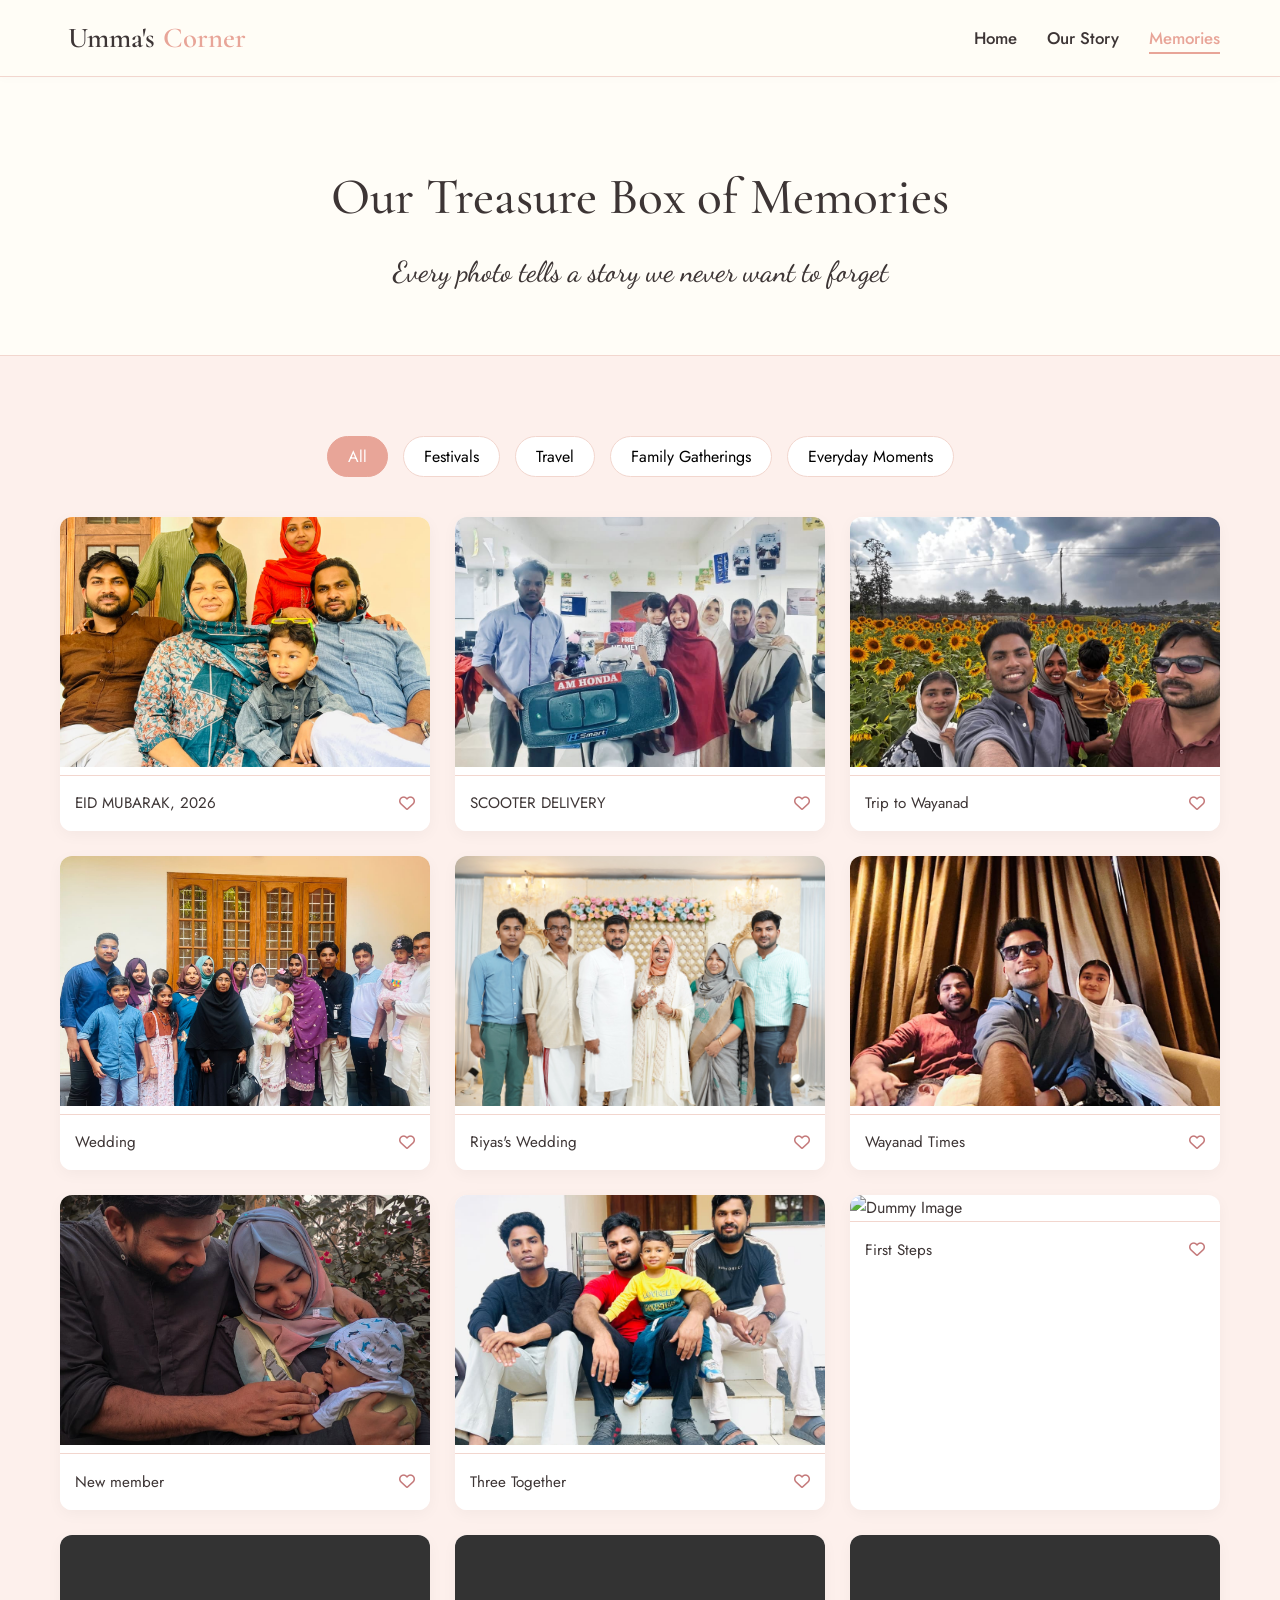
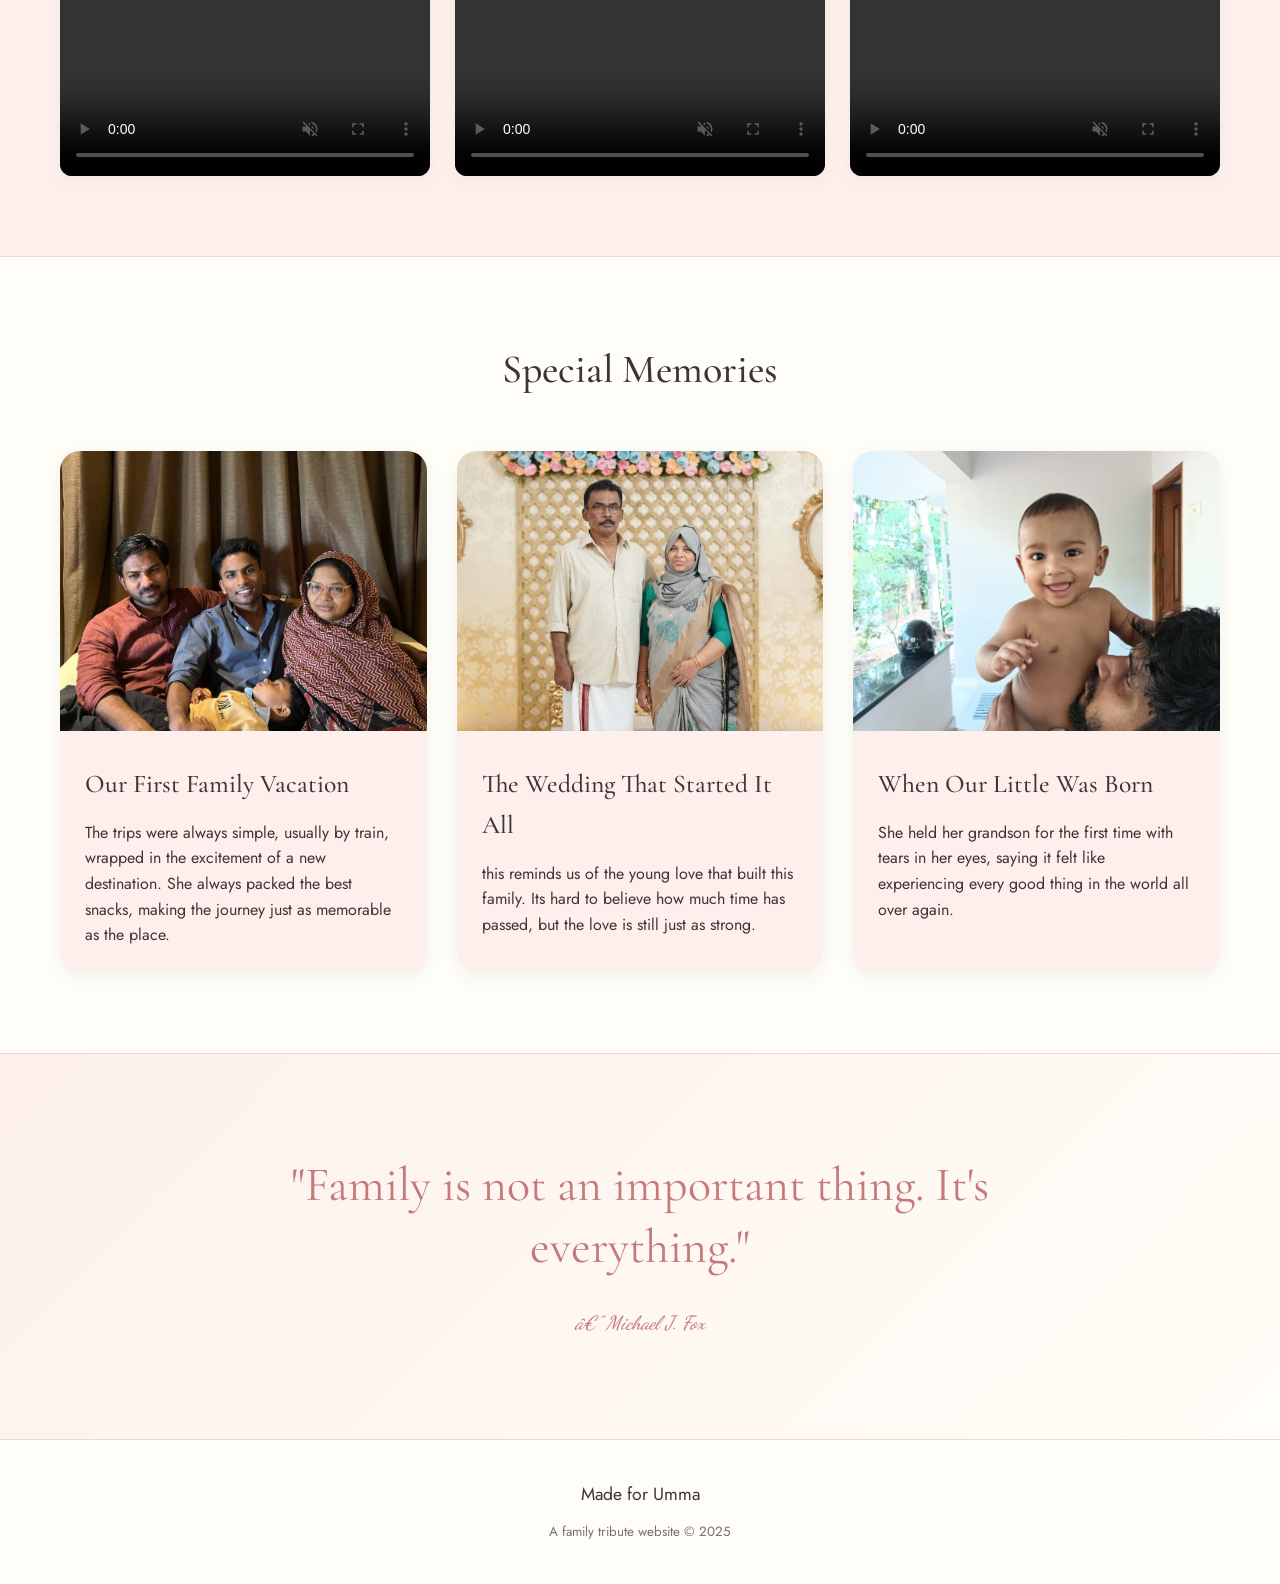
==== memories.html @ 11e7327a "ok" ====
﻿<!DOCTYPE html>
<html lang="en">

<head>
  <meta charset="UTF-8">
  <meta name="viewport" content="width=device-width, initial-scale=1.0">
  <title>Memories - Umma's Corner</title>
  <meta name="description" content="A treasure box of memories and photos.">
  <link rel="stylesheet" href="https://cdnjs.cloudflare.com/ajax/libs/font-awesome/6.4.0/css/all.min.css">
  <link rel="stylesheet" href="style.css">
</head>

<body style="background-color: #FDF0EC;"> <!-- Light blush background for gallery as requested -->

  <!-- Header / Navigation -->
  <header>
    <div class="container header-container">
      <div class="logo">
        <i class="fa-solid fa-flower" style="color: var(--primary-rose);"></i>
        Umma's <span>Corner</span>
      </div>
      <button class="menu-toggle" id="menuToggle">
        <i class="fa-solid fa-bars"></i>
      </button>
      <nav>
        <ul class="nav-links" id="navLinks">
          <li><a href="index.html">Home</a></li>
          <li><a href="story.html">Our Story</a></li>
          <li><a href="memories.html" class="active">Memories</a></li>
        </ul>
      </nav>
    </div>
  </header>

  <!-- Hero Section -->
  <section class="story-hero text-center fade-in"
    style="background-color: var(--bg-cream); border-bottom: 1px solid var(--border-peach); min-height: 30vh;">
    <div class="container">
      <h1 class="hero-title" style="font-size: 3.2rem;">Our Treasure Box of Memories</h1>
      <h2 class="hero-subtitle font-accent" style="color: var(--text-charcoal); font-size: 1.8rem;">Every photo tells a
        story we never want to forget</h2>
    </div>
  </section>

  <!-- Photo Gallery Section -->
  <section class="section fade-in">
    <div class="container">

      <!-- Filter Tabs -->
      <div class="gallery-filters">
        <button class="filter-btn active" data-filter="all">All</button>
        <button class="filter-btn" data-filter="festivals">Festivals</button>
        <button class="filter-btn" data-filter="travel">Travel</button>
        <button class="filter-btn" data-filter="family">Family Gatherings</button>
        <button class="filter-btn" data-filter="everyday">Everyday Moments</button>
      </div>

      <!-- Gallery Grid of 12 items -->
      <div class="gallery-grid" id="galleryGrid">

        <!-- Item 1 -->
        <div class="gallery-item" data-category="family">
          <img class="gallery-item-img" src="assets/WhatsApp Image 2026-04-09 at 7.38.38 AM (1).jpeg" alt="Dummy Image"
            style="object-fit: cover;">
          <div class="gallery-item-info">
            <p>EID MUBARAK, 2026</p>
            <span class="like-btn"><i class="fa-regular fa-heart"></i></span>
          </div>
        </div>

        <!-- Item 2 -->
        <div class="gallery-item" data-category="everyday">
          <img class="gallery-item-img" src="assets/WhatsApp Image 2026-04-08 at 7.03.29 PM.jpeg" alt="Dummy Image"
            style="object-fit: cover;">
          <div class="gallery-item-info">
            <p>SCOOTER DELIVERY</p>
            <span class="like-btn"><i class="fa-regular fa-heart"></i></span>
          </div>
        </div>

        <!-- Item 3 -->
        <div class="gallery-item" data-category="travel">
          <img class="gallery-item-img" src="assets/WhatsApp Image 2026-04-08 at 7.02.00 PM.jpeg" alt="Dummy Image"
            style="object-fit: cover;">
          <div class="gallery-item-info">
            <p>Trip to Wayanad</p>
            <span class="like-btn"><i class="fa-regular fa-heart"></i></span>
          </div>
        </div>


        <!-- Item 4 -->
        <div class="gallery-item" data-category="festivals">
          <img class="gallery-item-img" src="assets/WhatsApp Image 2026-04-09 at 4.35.50 PM.jpeg" alt="Dummy Image"
            style="object-fit: cover;">
          <div class="gallery-item-info">
            <p>Wedding</p>
            <span class="like-btn"><i class="fa-regular fa-heart"></i></span>
          </div>
        </div>

        <!-- Item 5 -->
        <div class="gallery-item" data-category="family">
          <img class="gallery-item-img" src="assets/WhatsApp Image 2026-04-09 at 7.37.03 AM.jpeg" alt="Dummy Image"
            style="object-fit: cover;">
          <div class="gallery-item-info">
            <p>Riyas's Wedding</p>
            <span class="like-btn"><i class="fa-regular fa-heart"></i></span>
          </div>
        </div>

        <!-- Item 6 -->
        <div class="gallery-item" data-category="everyday">
          <img class="gallery-item-img" src="assets/WhatsApp Image 2026-04-08 at 7.02.01 PM.jpeg" alt="Dummy Image"
            style="object-fit: cover;">
          <div class="gallery-item-info">
            <p>Wayanad Times</p>
            <span class="like-btn"><i class="fa-regular fa-heart"></i></span>
          </div>
        </div>

        <!-- Item 7 -->
        <div class="gallery-item" data-category="festivals">
          <img class="gallery-item-img" src="assets/WhatsApp Image 2026-04-10 at 8.10.30 AM.jpeg" alt="Dummy Image"
            style="object-fit: cover;">
          <div class="gallery-item-info">
            <p>New member</p>
            <span class="like-btn"><i class="fa-regular fa-heart"></i></span>
          </div>
        </div>

        <!-- Item 8 -->
        <div class="gallery-item" data-category="travel">
          <img class="gallery-item-img" src="assets/WhatsApp Image 2026-04-08 at 7.03.30 PM.jpeg" alt="Dummy Image"
            style="object-fit: cover;">
          <div class="gallery-item-info">
            <p>Three Together</p>
            <span class="like-btn"><i class="fa-regular fa-heart"></i></span>
          </div>
        </div>

        <!-- Item 9 -->
        <div class="gallery-item" data-category="family">
          <img class="gallery-item-img" src="assets/Gemini_Generated_Image_e65zhhe65zhhe65z.png" alt="Dummy Image"
            style="object-fit: cover;">
          <div class="gallery-item-info">
            <p>First Steps</p>
            <span class="like-btn"><i class="fa-regular fa-heart"></i></span>
          </div>
        </div>

        <!-- Item 10 -->
        <div class="gallery-item" data-category="everyday">
          <video class="gallery-item-img" src="assets/WhatsApp Video 2026-04-10 at 8.36.32 AM.mp4"
            style="object-fit: cover; width: 100%; height: 100%; display: block;" controls muted loop></video>
          <div class="gallery-item-info">
            <p>Hanus moments</p>
            <span class="like-btn"><i class="fa-regular fa-heart"></i></span>
          </div>
        </div>

        <!-- Item 11 -->
        <div class="gallery-item" data-category="festivals">
          <video class="gallery-item-img" src="assets/WhatsApp Video 2026-04-10 at 7.48.12 AM.mp4"
            style="object-fit: cover; width: 100%; height: 100%; display: block;" controls muted loop></video>
          <div class="gallery-item-info">
            <p>Orhan's Steps</p>
            <span class="like-btn"><i class="fa-regular fa-heart"></i></span>
          </div>
        </div>

        <!-- Item 12 -->
        <div class="gallery-item" data-category="family">
          <video class="gallery-item-img" src="assets/WhatsApp Video 2026-04-10 at 7.47.59 AM.mp4"
            style="object-fit: cover; width: 100%; height: 100%; display: block;" controls muted loop></video>
          <div class="gallery-item-info">
            <p>Throwback to the Hanu's Sunnath</p>
            <span class="like-btn"><i class="fa-regular fa-heart"></i></span>
          </div>
        </div>

      </div>
    </div>
  </section>

  <!-- Special Memories -->
  <section class="section fade-in"
    style="background-color: var(--bg-cream); border-top: 1px solid var(--border-peach);">
    <div class="container">
      <h2 class="section-title text-center" style="margin-bottom: 50px;">Special Memories</h2>

      <div class="special-memories">

        <!-- Feature 1 -->
        <div class="special-card">
          <img class="special-img" src="assets/WhatsApp Image 2026-04-08 at 7.01.59 PM.jpeg" alt="Dummy Image"
            style="object-fit: cover;">
          <div class="special-content">
            <h3>Our First Family Vacation</h3>
            <p>The trips were always simple, usually by train, wrapped in the excitement of a new destination. She
              always packed the best snacks, making the journey just as memorable as the place.</p>
          </div>
        </div>

        <!-- Feature 2 -->
        <div class="special-card">
          <img class="special-img" src="assets/Gemini_Generated_Image_2qlpbl2qlpbl2qlp.png" alt="Dummy Image"
            style="object-fit: cover;">
          <div class="special-content">
            <h3>The Wedding That Started It All</h3>
            <p> this reminds us of the young love that built this family. Its hard to believe
              how much time has passed, but the love is still just as strong.</p>
          </div>
        </div>

        <!-- Feature 3 -->
        <div class="special-card">
          <img class="special-img" src="assets/WhatsApp Image 2026-04-10 at 7.55.48 AM.jpeg" alt="Dummy Image"
            style="object-fit: cover;">
          <div class="special-content">
            <h3>When Our Little Was Born</h3>
            <p>She held her grandson for the first time with tears in her eyes, saying it felt like experiencing
              every good thing in the world all over again.</p>
          </div>
        </div>

      </div>
    </div>
  </section>

  <!-- Quote Banner -->
  <section class="quote-banner fade-in">
    <div class="container">
      <blockquote>"Family is not an important thing. It's everything."</blockquote>
      <cite class="font-accent">â€” Michael J. Fox</cite>
    </div>
  </section>

  <!-- Footer -->
  <footer>
    <div class="container">
      <p>Made for Umma</p>
      <small>A family tribute website &copy; 2025</small>
    </div>
  </footer>

  <!-- Back to Top -->
  <a href="#" class="back-to-top" id="backToTop"><i class="fa-solid fa-arrow-up"></i></a>

  <script src="script.js"></script>
</body>

</html>
---- style.css ----
@import url('https://fonts.googleapis.com/css2?family=Cormorant+Garamond:ital,wght@0,300;0,400;0,500;0,600;0,700;1,400&family=Dancing+Script:wght@400;500;600;700&family=Jost:ital,wght@0,300;0,400;0,500;0,600;1,400&display=swap');

:root {
  --bg-cream: #FFFDF7;
  --primary-rose: #E8A598;
  --accent-mauve: #C4797A;
  --text-charcoal: #3D3535;
  --card-blush: #FDF0EC;
  --border-peach: #F2D6CE;

  --font-heading: 'Cormorant Garamond', serif;
  --font-body: 'Jost', sans-serif;
  --font-accent: 'Dancing Script', cursive;
}

* {
  margin: 0;
  padding: 0;
  box-sizing: border-box;
}

html {
  scroll-behavior: smooth;
}

body {
  font-family: var(--font-body);
  background-color: var(--bg-cream);
  color: var(--text-charcoal);
  line-height: 1.6;
  overflow-x: hidden;
}

/* Typography */
h1, h2, h3, h4, h5, h6 {
  font-family: var(--font-heading);
  font-weight: 500;
  color: var(--text-charcoal);
}

.font-accent {
  font-family: var(--font-accent);
  color: var(--accent-mauve);
}

a {
  text-decoration: none;
  color: inherit;
  transition: all 0.3s ease;
}

/* Components */
.btn {
  display: inline-block;
  padding: 12px 28px;
  background-color: var(--primary-rose);
  color: white;
  border-radius: 50px;
  font-weight: 500;
  transition: background-color 0.3s ease, transform 0.3s ease, box-shadow 0.3s ease;
  border: none;
  cursor: pointer;
}

.btn:hover {
  background-color: var(--accent-mauve);
  transform: translateY(-2px);
  box-shadow: 0 4px 12px rgba(196, 121, 122, 0.2);
}

.container {
  max-width: 1200px;
  margin: 0 auto;
  padding: 0 20px;
}

.section {
  padding: 80px 0;
  position: relative;
}

.text-center {
  text-align: center;
}

.section-title {
  font-size: 2.5rem;
  margin-bottom: 10px;
}

.section-subtitle {
  font-size: 1.8rem;
  margin-bottom: 40px;
}

.divider {
  display: block;
  width: 100px;
  height: 2px;
  background-color: var(--border-peach);
  margin: 20px auto 40px auto;
  position: relative;
}
.divider::after {
  content: "✿";
  position: absolute;
  top: 50%;
  left: 50%;
  transform: translate(-50%, -50%);
  background: var(--bg-cream);
  padding: 0 10px;
  color: var(--primary-rose);
  font-size: 14px;
}

/* Image Placeholders */
.img-placeholder {
  background: linear-gradient(135deg, var(--card-blush), var(--border-peach));
  display: flex;
  flex-direction: column;
  justify-content: center;
  align-items: center;
  color: var(--accent-mauve);
  overflow: hidden;
  position: relative;
  text-align: center;
}

.img-placeholder i {
  font-size: 2rem;
  margin-bottom: 8px;
  opacity: 0.6;
}

.img-placeholder span {
  font-size: 0.85rem;
  font-style: italic;
  opacity: 0.7;
}

/* Header */
header {
  position: sticky;
  top: 0;
  background-color: rgba(255, 253, 247, 0.95);
  backdrop-filter: blur(10px);
  padding: 15px 0;
  z-index: 1000;
  border-bottom: 1px solid var(--border-peach);
  box-shadow: 0 2px 10px rgba(0,0,0,0.02);
}

.header-container {
  display: flex;
  justify-content: space-between;
  align-items: center;
}

.logo {
  font-family: var(--font-heading);
  font-size: 1.8rem;
  color: var(--text-charcoal);
  font-weight: 600;
  display: flex;
  align-items: center;
  gap: 8px;
}

.logo span {
  color: var(--primary-rose);
}

.nav-links {
  display: flex;
  gap: 30px;
  list-style: none;
}

.nav-links a {
  font-weight: 500;
  font-size: 1.05rem;
  position: relative;
}

.nav-links a::after {
  content: "";
  position: absolute;
  bottom: -4px;
  left: 0;
  width: 0;
  height: 2px;
  background-color: var(--primary-rose);
  transition: width 0.3s ease;
}

.nav-links a:hover::after, .nav-links a.active::after {
  width: 100%;
}

.nav-links a:hover, .nav-links a.active {
  color: var(--primary-rose);
}

/* Mobile Menu */
.menu-toggle {
  display: none;
  background: none;
  border: none;
  font-size: 1.5rem;
  color: var(--text-charcoal);
  cursor: pointer;
}

/* Hero Section Base */
.hero {
  min-height: 80vh;
  display: flex;
  align-items: center;
  justify-content: center;
  text-align: center;
  padding: 60px 20px;
  background: radial-gradient(circle at center, #FDF0EC 0%, #FFFDF7 70%);
}

.hero-profile {
  width: 200px;
  height: 200px;
  border-radius: 50%;
  margin: 0 auto 30px auto;
  border: 8px solid white;
  box-shadow: 0 10px 25px rgba(232, 165, 152, 0.2);
}

.hero-title {
  font-size: 4rem;
  margin-bottom: 10px;
}

.hero-subtitle {
  font-size: 2.2rem;
  margin-bottom: 20px;
}

.hero-quote {
  font-style: italic;
  font-weight: 300;
  max-width: 600px;
  margin: 0 auto 40px auto;
  color: #666;
}

.hero-actions {
  display: flex;
  gap: 20px;
  justify-content: center;
}

.btn-outline {
  background-color: transparent;
  color: var(--primary-rose);
  border: 1px solid var(--primary-rose);
}

.btn-outline:hover {
  background-color: var(--primary-rose);
  color: white;
}

/* Home: About Snippet */
.about-snippet {
  background-color: white;
}

.about-grid {
  display: grid;
  grid-template-columns: 1fr 1fr;
  gap: 50px;
  align-items: center;
}

.about-img-wrap {
  position: relative;
  border-radius: 20px;
  padding: 15px;
  background-color: var(--card-blush);
}

.about-img {
  width: 100%;
  aspect-ratio: 4/3;
  border-radius: 12px;
}

.about-content h2 {
  font-size: 2.5rem;
  margin-bottom: 20px;
}

.about-content p {
  margin-bottom: 30px;
  font-size: 1.1rem;
}

/* Home: Family Members */
.family-cards {
  display: grid;
  grid-template-columns: repeat(auto-fit, minmax(250px, 1fr));
  gap: 30px;
  margin-top: 50px;
}

.family-card {
  background-color: var(--card-blush);
  border: 1px solid var(--border-peach);
  border-radius: 20px;
  padding: 30px 20px;
  text-align: center;
  transition: transform 0.3s ease, box-shadow 0.3s ease;
}

.family-card:hover {
  transform: translateY(-10px);
  box-shadow: 0 10px 20px rgba(232, 165, 152, 0.15);
}

.family-photo {
  width: 100px;
  height: 100px;
  border-radius: 50%;
  margin: 0 auto 20px auto;
  border: 4px solid white;
}

.family-card h3 {
  font-size: 1.4rem;
  margin-bottom: 10px;
}

.family-desc {
  font-size: 1.2rem;
  margin: 0;
}

/* Home: Moment Strip */
.moments-strip-wrap {
  display: flex;
  gap: 15px;
  overflow-x: auto;
  padding-bottom: 20px;
  margin-bottom: 30px;
  scrollbar-width: thin;
  scrollbar-color: var(--primary-rose) var(--border-peach);
}

.moment-img {
  min-width: 280px;
  height: 200px;
  border-radius: 12px;
  flex-shrink: 0;
}

/* Story: Timeline */
.story-hero {
  min-height: 40vh;
  padding: 80px 20px 40px;
}

.timeline {
  position: relative;
  max-width: 800px;
  margin: 0 auto;
}

.timeline::after {
  content: '';
  position: absolute;
  width: 2px;
  background-color: var(--border-peach);
  top: 0;
  bottom: 0;
  left: 50%;
  margin-left: -1px;
}

.timeline-item {
  padding: 20px 40px;
  position: relative;
  background-color: inherit;
  width: 50%;
}

.timeline-item::after {
  content: '';
  position: absolute;
  width: 20px;
  height: 20px;
  right: -10px;
  background-color: var(--bg-cream);
  border: 4px solid var(--primary-rose);
  top: 25px;
  border-radius: 50%;
  z-index: 1;
}

.left {
  left: 0;
}

.right {
  left: 50%;
}

.right::after {
  left: -10px;
}

.timeline-content {
  padding: 20px;
  background-color: white;
  border-radius: 15px;
  box-shadow: 0 4px 15px rgba(0,0,0,0.03);
  position: relative;
  border: 1px solid var(--card-blush);
}

.timeline-year {
  color: var(--primary-rose);
  font-weight: 600;
  margin-bottom: 10px;
  display: inline-block;
  background: var(--card-blush);
  padding: 5px 15px;
  border-radius: 20px;
  font-size: 0.9rem;
}

.timeline-content h3 {
  margin-bottom: 15px;
  font-size: 1.5rem;
}

.timeline-photo {
  width: 100%;
  height: 160px;
  border-radius: 10px;
  margin-top: 15px;
}

/* Story: Passions */
.passions-grid {
  display: grid;
  grid-template-columns: repeat(auto-fit, minmax(300px, 1fr));
  gap: 30px;
}

.passion-card {
  background: white;
  border-radius: 20px;
  padding: 30px;
  display: flex;
  align-items: center;
  gap: 20px;
  border: 1px solid var(--border-peach);
  transition: all 0.3s ease;
}

.passion-card:hover {
  transform: translateY(-5px);
  box-shadow: 0 8px 20px rgba(0,0,0,0.05);
  border-color: var(--primary-rose);
}

.passion-icon {
  width: 60px;
  height: 60px;
  border-radius: 50%;
  background-color: var(--card-blush);
  color: var(--accent-mauve);
  display: flex;
  align-items: center;
  justify-content: center;
  font-size: 1.8rem;
  flex-shrink: 0;
}

/* Story: Letter */
.letter-wrapper {
  background-color: var(--bg-cream);
}

.letter-content {
  max-width: 800px;
  margin: 0 auto;
  background-image: 
    linear-gradient(to right, rgba(242, 214, 206, 0.3) 1px, transparent 1px),
    linear-gradient(to bottom, rgba(242, 214, 206, 0.3) 1px, transparent 1px);
  background-size: 20px 20px;
  background-color: white;
  padding: 60px;
  border-radius: 20px;
  box-shadow: 0 10px 30px rgba(0,0,0,0.05);
  border: 1px solid var(--border-peach);
  position: relative;
}

.letter-content p {
  font-size: 1.2rem;
  margin-bottom: 20px;
  line-height: 1.8;
}

.letter-sign {
  text-align: right;
  margin-top: 40px;
  font-size: 2rem;
}

/* Memories: Filters & Gallery */
.gallery-filters {
  display: flex;
  justify-content: center;
  gap: 15px;
  margin-bottom: 40px;
  flex-wrap: wrap;
}

.filter-btn {
  padding: 8px 20px;
  border-radius: 30px;
  background: white;
  border: 1px solid var(--border-peach);
  cursor: pointer;
  font-family: var(--font-body);
  font-size: 1rem;
  transition: all 0.3s ease;
}

.filter-btn.active, .filter-btn:hover {
  background: var(--primary-rose);
  color: white;
  border-color: var(--primary-rose);
}

.gallery-grid {
  display: grid;
  grid-template-columns: repeat(auto-fill, minmax(280px, 1fr));
  gap: 25px;
}

.gallery-item {
  position: relative;
  border-radius: 12px;
  overflow: hidden;
  background: white;
  box-shadow: 0 4px 15px rgba(0,0,0,0.04);
}

.gallery-item-img {
  width: 100%;
  height: 250px;
  transition: transform 0.5s ease;
}

.gallery-item:hover .gallery-item-img {
  transform: scale(1.05);
}

.gallery-item-info {
  padding: 15px;
  display: flex;
  justify-content: space-between;
  align-items: center;
  border-top: 1px solid var(--border-peach);
  background: white;
  position: relative;
  z-index: 2;
}

.gallery-item-info p {
  font-size: 0.95rem;
  margin: 0;
}

.like-btn {
  color: var(--accent-mauve);
  cursor: pointer;
  transition: all 0.3s ease;
}

.like-btn:hover {
  color: var(--primary-rose);
  transform: scale(1.2);
}

/* Memories: Special Cards */
.special-memories {
  display: grid;
  grid-template-columns: repeat(auto-fit, minmax(320px, 1fr));
  gap: 30px;
}

.special-card {
  background: var(--card-blush);
  border-radius: 20px;
  overflow: hidden;
  box-shadow: 0 5px 20px rgba(0,0,0,0.05);
  transition: transform 0.3s ease;
}

.special-card:hover {
  transform: translateY(-8px);
}

.special-img {
  width: 100%;
  height: 280px;
}

.special-content {
  padding: 25px;
}

.special-content h3 {
  font-size: 1.6rem;
  margin-bottom: 15px;
}

/* Quote Banner */
.quote-banner {
  background: linear-gradient(135deg, var(--card-blush), #FFFDF7);
  padding: 100px 20px;
  text-align: center;
  border-top: 1px solid var(--border-peach);
}

.quote-banner blockquote {
  font-size: 3rem;
  font-family: var(--font-heading);
  max-width: 900px;
  margin: 0 auto;
  color: var(--accent-mauve);
  line-height: 1.3;
}

.quote-banner cite {
  display: block;
  margin-top: 30px;
  font-size: 1.2rem;
  font-weight: 500;
}

/* Footer */
footer {
  background-color: var(--bg-cream);
  padding: 40px 20px;
  text-align: center;
  border-top: 1px solid var(--border-peach);
}

footer p {
  margin-bottom: 10px;
  font-size: 1.1rem;
}

footer small {
  opacity: 0.7;
}

/* Back to Top */
.back-to-top {
  position: fixed;
  bottom: 30px;
  right: 30px;
  width: 45px;
  height: 45px;
  background-color: var(--primary-rose);
  color: white;
  border-radius: 50%;
  display: flex;
  align-items: center;
  justify-content: center;
  text-decoration: none;
  font-size: 1.2rem;
  box-shadow: 0 4px 10px rgba(0,0,0,0.15);
  opacity: 0;
  visibility: hidden;
  transition: all 0.3s ease;
  z-index: 99;
}

.back-to-top.active {
  opacity: 1;
  visibility: visible;
}

.back-to-top:hover {
  background-color: var(--accent-mauve);
  transform: translateY(-3px);
}

/* Animations */
.fade-in {
  opacity: 0;
  transform: translateY(30px);
  transition: opacity 0.8s ease, transform 0.8s ease;
}

.fade-in.appear {
  opacity: 1;
  transform: translateY(0);
}

/* Responsive Styles */
@media (max-width: 992px) {
  .about-grid {
    grid-template-columns: 1fr;
  }
  .about-img-wrap {
    max-width: 600px;
    margin: 0 auto;
  }
  .timeline::after {
    left: 31px;
  }
  .timeline-item {
    width: 100%;
    padding-left: 70px;
    padding-right: 25px;
  }
  .timeline-item::after {
    left: 21px;
  }
  .right {
    left: 0;
  }
}

@media (max-width: 768px) {
  .hero-title {
    font-size: 3rem;
  }
  .hero-subtitle {
    font-size: 1.8rem;
  }
  .menu-toggle {
    display: block;
  }
  .nav-links {
    position: absolute;
    top: 100%;
    left: 0;
    width: 100%;
    background: white;
    flex-direction: column;
    gap: 0;
    box-shadow: 0 10px 15px rgba(0,0,0,0.05);
    clip-path: polygon(0 0, 100% 0, 100% 0, 0 0);
    transition: clip-path 0.3s ease;
  }
  .nav-links.active {
    clip-path: polygon(0 0, 100% 0, 100% 100%, 0 100%);
  }
  .nav-links a {
    display: block;
    padding: 15px 20px;
    border-bottom: 1px solid var(--card-blush);
  }
  .quote-banner blockquote {
    font-size: 2rem;
  }
  .letter-content {
    padding: 30px 20px;
  }
}
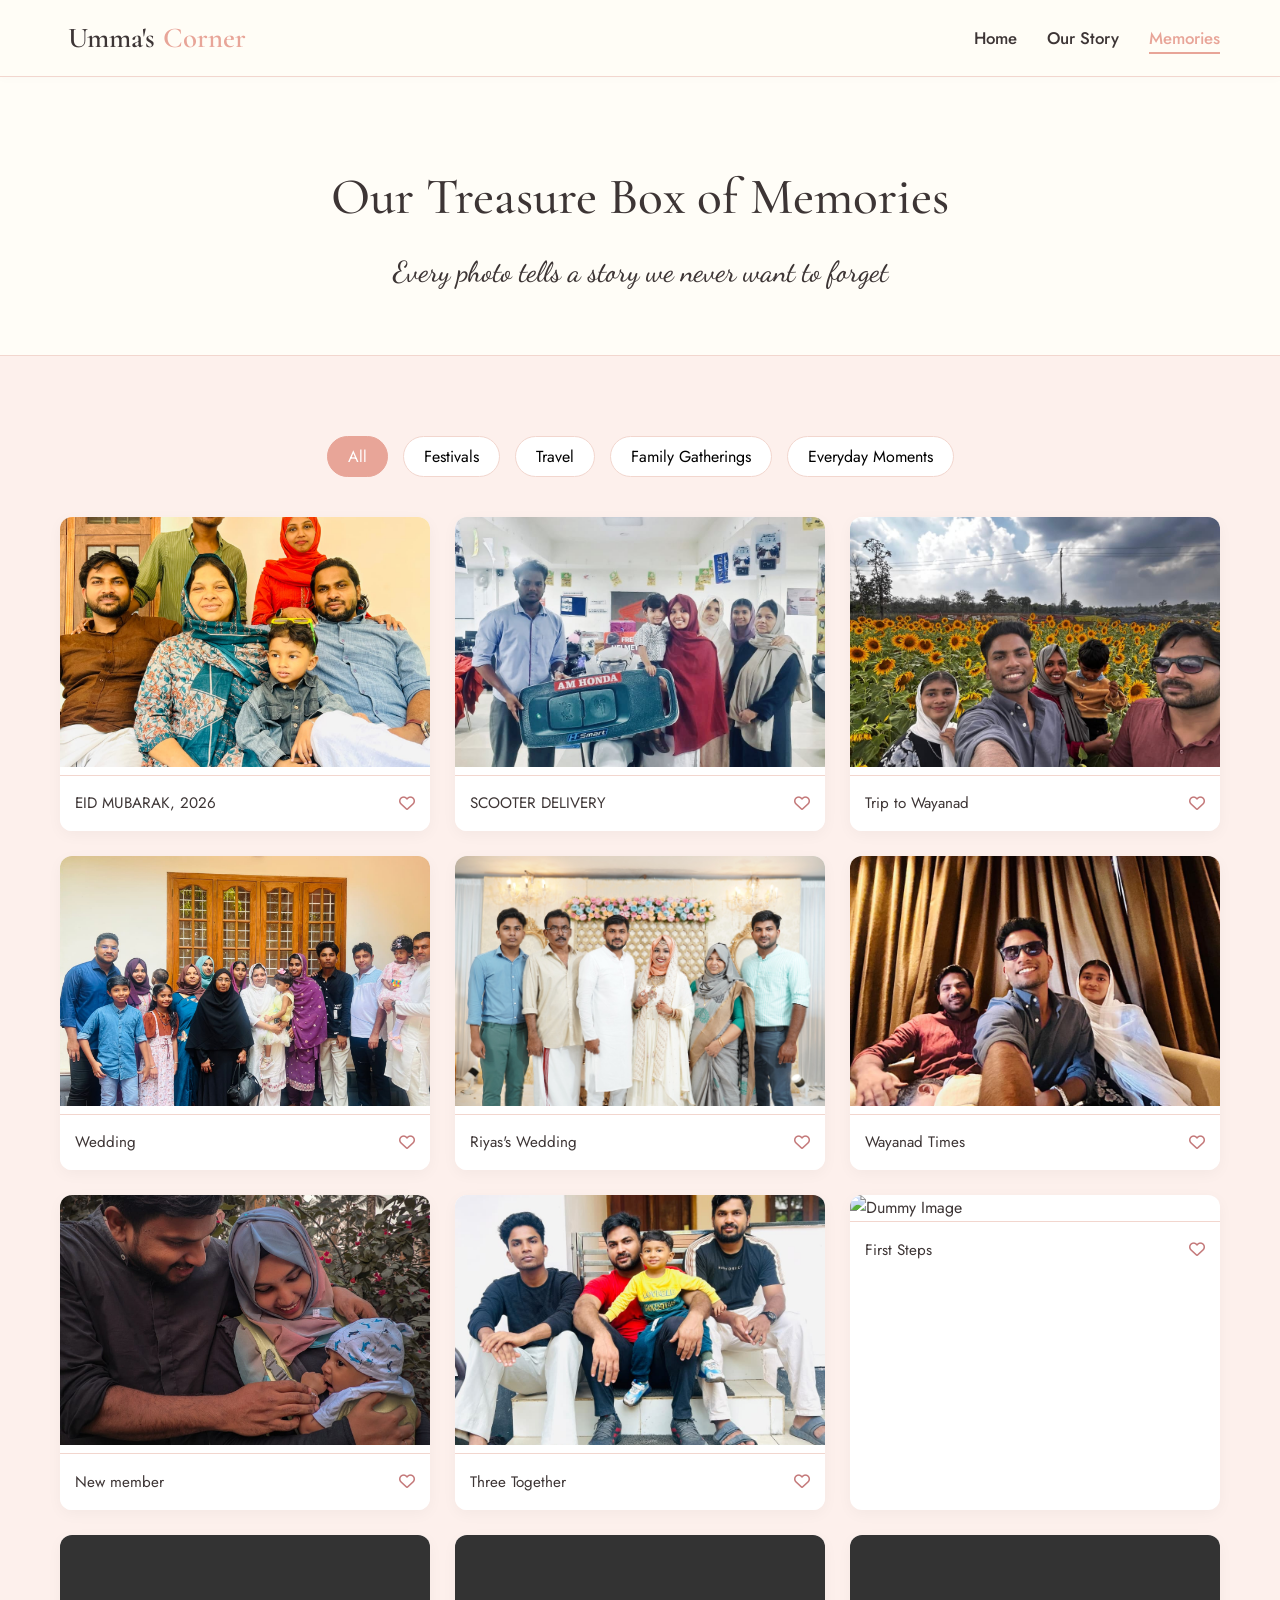
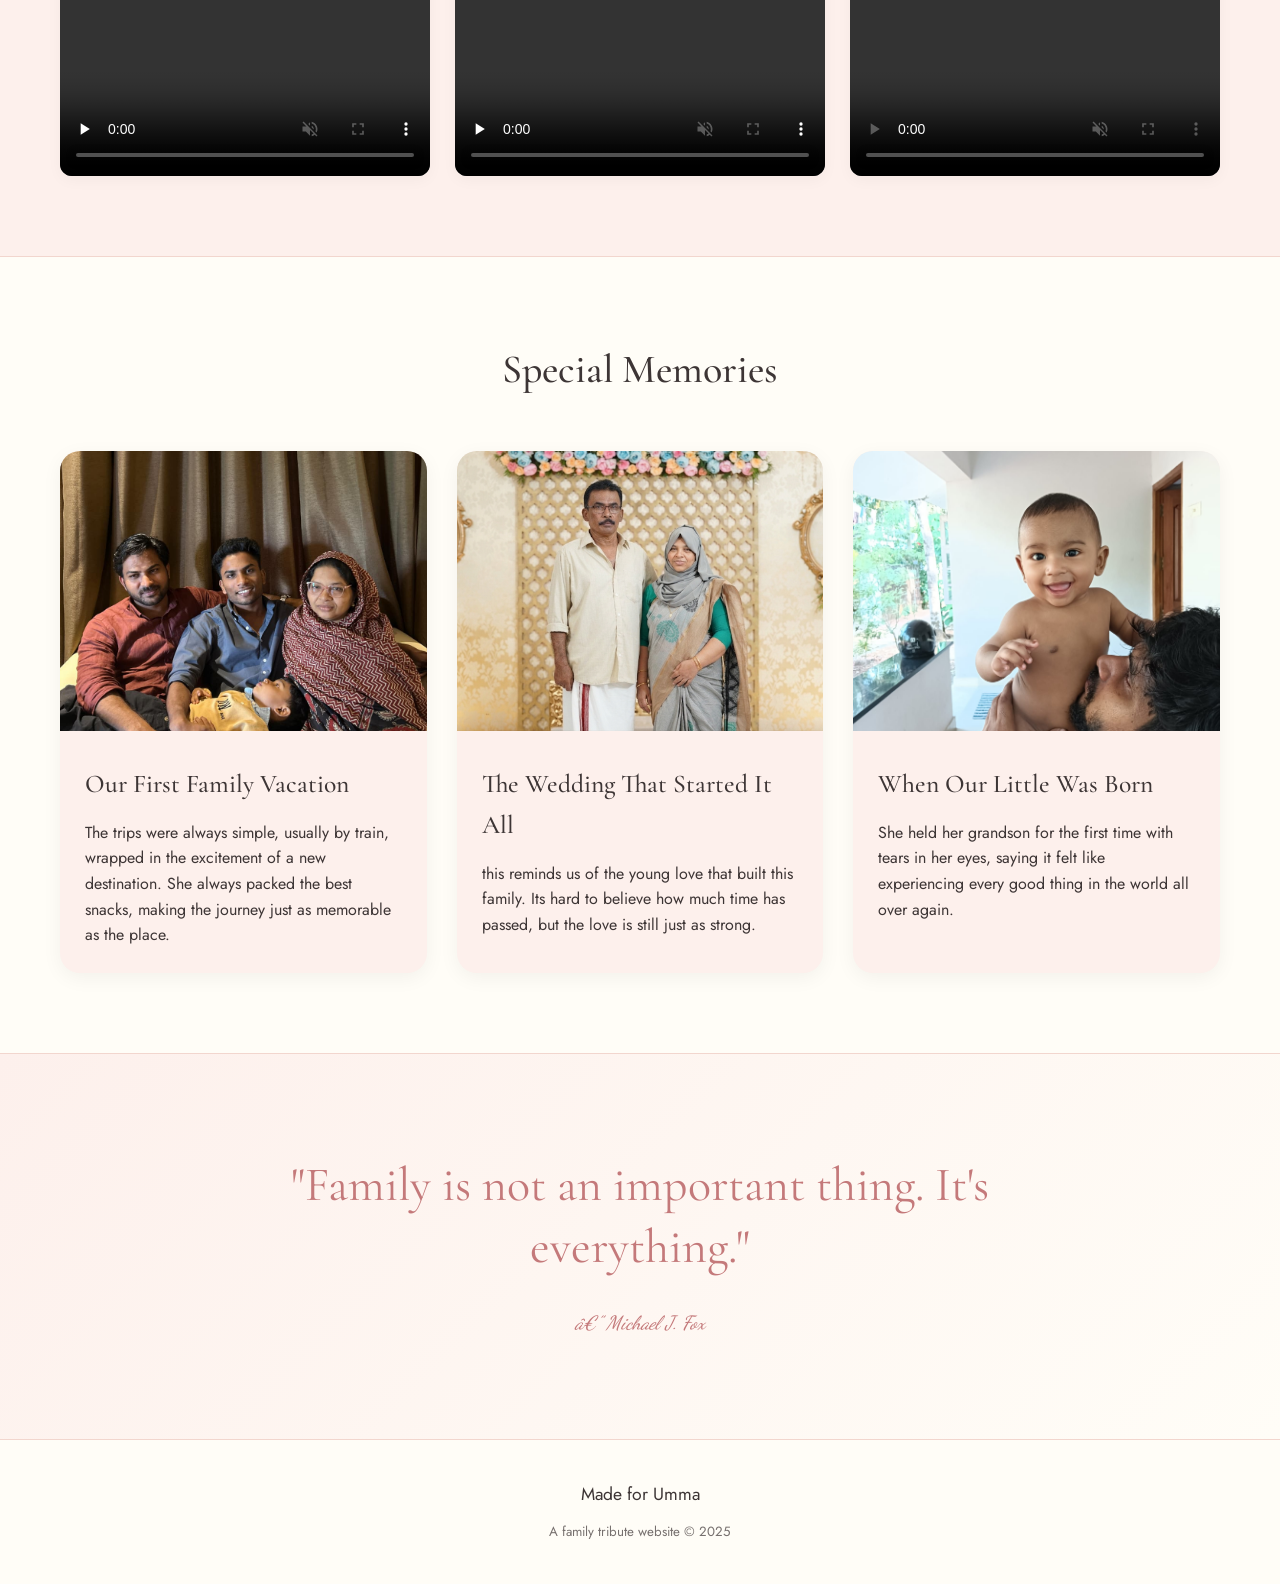
==== commit 4b7b6db3: "phone load" ====
--- a/memories.html
+++ b/memories.html
@@ -1,4 +1,4 @@
-﻿<!DOCTYPE html>
+<!DOCTYPE html>
 <html lang="en">
 
 <head>
@@ -152,7 +152,7 @@
         <!-- Item 10 -->
         <div class="gallery-item" data-category="everyday">
           <video class="gallery-item-img" src="assets/WhatsApp Video 2026-04-10 at 8.36.32 AM.mp4"
-            style="object-fit: cover; width: 100%; height: 100%; display: block;" controls muted loop></video>
+            style="object-fit: cover; width: 100%; height: 100%; display: block;" playsinline preload="none" controls muted loop></video>
           <div class="gallery-item-info">
             <p>Hanus moments</p>
             <span class="like-btn"><i class="fa-regular fa-heart"></i></span>
@@ -162,7 +162,7 @@
         <!-- Item 11 -->
         <div class="gallery-item" data-category="festivals">
           <video class="gallery-item-img" src="assets/WhatsApp Video 2026-04-10 at 7.48.12 AM.mp4"
-            style="object-fit: cover; width: 100%; height: 100%; display: block;" controls muted loop></video>
+            style="object-fit: cover; width: 100%; height: 100%; display: block;" playsinline preload="none" controls muted loop></video>
           <div class="gallery-item-info">
             <p>Orhan's Steps</p>
             <span class="like-btn"><i class="fa-regular fa-heart"></i></span>
